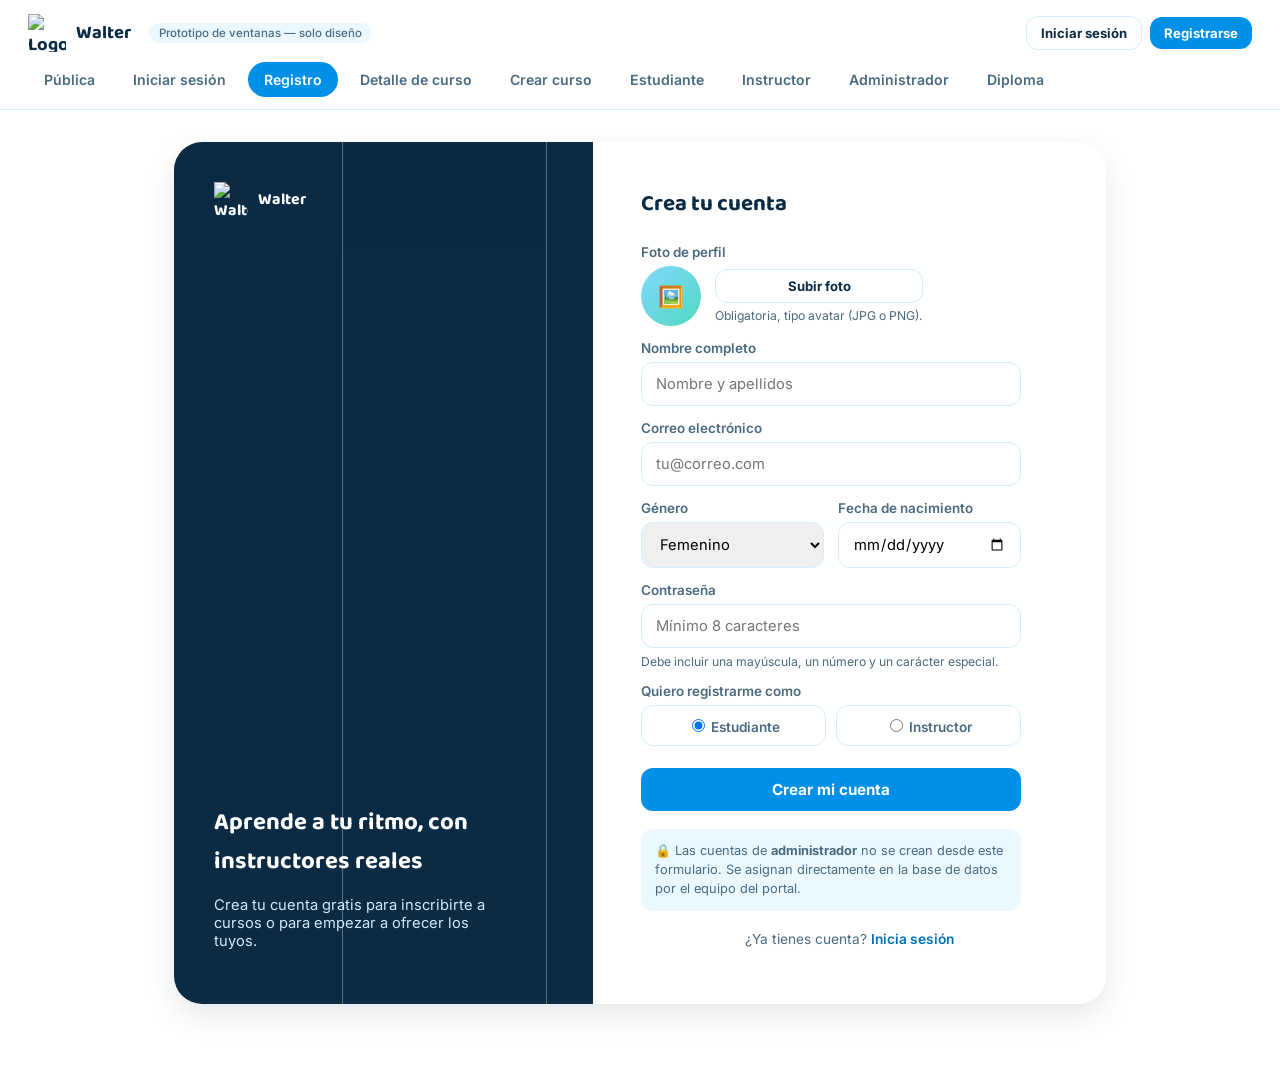
==== register.html @ d638819f "Subiendo documentos de html y CSS Estoy subiendo los documentos" ====
<!DOCTYPE html>
<html lang="es">
<head>
<meta charset="UTF-8">
<meta name="viewport" content="width=device-width, initial-scale=1.0">
<title>Crear cuenta | Walter</title>
<link rel="icon" href="assets/Walter.ico">
<link rel="stylesheet" href="styles.css">
</head>
<body>

<header class="app-topbar">
  <div class="app-topbar__row">
    <a href="index.html" class="app-topbar__brand">
      <img src="assets/Logo_Walter.png" alt="Logo de Walter">
      Walter
    </a>
    <span class="app-topbar__tag">Prototipo de ventanas — solo diseño</span>
  <div class="app-topbar__auth">
    <a href="login.html" class="btn btn--outline btn--sm">Iniciar sesión</a>
    <a href="register.html" class="btn btn--primary btn--sm">Registrarse</a>
  </div>
  </div>
  <nav class="window-switcher">
    <a href="index.html">Pública</a>
    <a href="login.html">Iniciar sesión</a>
    <a href="register.html" class="is-active">Registro</a>
    <a href="curso.html">Detalle de curso</a>
    <a href="crear-curso.html">Crear curso</a>
    <a href="estudiante.html">Estudiante</a>
    <a href="instructor.html">Instructor</a>
    <a href="admin.html">Administrador</a>
    <a href="diploma.html">Diploma</a>
  </nav>
</header>

<section class="window is-active" id="win-register">
  <div class="shell" style="max-width: 980px;">
    <div class="auth-shell">
      <div class="auth-visual">
        <div class="stripe-corner" style="opacity:.5;"><img src="assets/Fondo.png" alt=""></div>
        <div class="auth-visual__top"><img src="assets/Logo_Walter.png" alt="Walter"> Walter</div>
        <div class="auth-visual__quote">
          <h2>Aprende a tu ritmo, con instructores reales</h2>
          <p>Crea tu cuenta gratis para inscribirte a cursos o para empezar a ofrecer los tuyos.</p>
        </div>
      </div>
      <div class="auth-panel">
        <h2 style="font-size:1.4rem; margin-bottom:22px;">Crea tu cuenta</h2>

        <form class="auth-form is-active" id="form-register">
          <div class="field">
            <label>Foto de perfil</label>
            <div class="avatar-upload">
              <div class="avatar-upload__preview">🖼️</div>
              <div class="avatar-upload__actions">
                <button type="button" class="btn btn--outline btn--sm">Subir foto</button>
                <span class="field-hint">Obligatoria, tipo avatar (JPG o PNG).</span>
              </div>
            </div>
          </div>
          <div class="field">
            <label>Nombre completo</label>
            <input type="text" placeholder="Nombre y apellidos">
          </div>
          <div class="field">
            <label>Correo electrónico</label>
            <input type="email" placeholder="tu@correo.com">
          </div>
          <div style="display:flex; gap:14px;">
            <div class="field" style="flex:1;">
              <label>Género</label>
              <select>
                <option>Femenino</option>
                <option>Masculino</option>
                <option>Otro</option>
                <option>Prefiero no decir</option>
              </select>
            </div>
            <div class="field" style="flex:1;">
              <label>Fecha de nacimiento</label>
              <input type="date">
            </div>
          </div>
          <div class="field">
            <label>Contraseña</label>
            <input type="password" placeholder="Mínimo 8 caracteres">
            <span class="field-hint">Debe incluir una mayúscula, un número y un carácter especial.</span>
          </div>
          <div class="field">
            <label>Quiero registrarme como</label>
            <div class="role-toggle">
              <label><input type="radio" name="role" checked style="margin-right:6px;">Estudiante</label>
              <label><input type="radio" name="role" style="margin-right:6px;">Instructor</label>
            </div>
          </div>
          <button type="button" class="btn btn--primary" style="margin-top:8px;">Crear mi cuenta</button>
        </form>

        <div class="admin-note">
          🔒 Las cuentas de <strong>administrador</strong> no se crean desde este formulario. Se asignan directamente en la base de datos por el equipo del portal.
        </div>

        <p class="auth-switch">¿Ya tienes cuenta? <a href="login.html">Inicia sesión</a></p>
      </div>
    </div>
  </div>
</section>

<script src="script.js"></script>
</body>
</html>
---- styles.css ----
@import url('https://fonts.googleapis.com/css2?family=Baloo+2:wght@500;600;700;800&family=Inter:wght@400;500;600;700&display=swap');

:root{
  --ink: #0b2b45;
  --ink-soft: #4a6a80;
  --surface: #ffffff;
  --surface-alt: #eaf9ff;
  --sky: #82d8ff;
  --cyan: #12e4ec;
  --primary: #0090e8;
  --primary-dark: #0072b8;
  --teal: #4fd9bf;
  --line: #d7edfb;
  --radius-lg: 28px;
  --radius-md: 18px;
  --radius-sm: 12px;
  --shadow: 0 12px 30px rgba(11, 43, 69, 0.10);
}

*{ box-sizing: border-box; }

html, body{
  margin: 0;
  padding: 0;
  background: var(--surface);
  color: var(--ink);
  font-family: 'Inter', system-ui, sans-serif;
  -webkit-font-smoothing: antialiased;
}

h1, h2, h3, .display{
  font-family: 'Baloo 2', 'Inter', sans-serif;
  font-weight: 700;
  color: var(--ink);
  margin: 0;
}

a{ color: inherit; text-decoration: none; }

button{ font-family: inherit; cursor: pointer; border: none; }

img{ max-width: 100%; display: block; }

/* ---------- App shell / window switcher ---------- */

.app-topbar{
  position: sticky;
  top: 0;
  z-index: 50;
  display: flex;
  flex-direction: column;
  gap: 10px;
  padding: 14px 28px 12px;
  background: var(--surface);
  border-bottom: 1px solid var(--line);
}

.app-topbar__row{
  display: flex;
  align-items: center;
  gap: 18px;
}

.app-topbar__brand{
  display: flex;
  align-items: center;
  gap: 10px;
  font-family: 'Baloo 2', sans-serif;
  font-size: 1.15rem;
  font-weight: 700;
  color: var(--ink);
}

.app-topbar__brand img{
  width: 38px;
  height: 38px;
  object-fit: contain;
}

.app-topbar__tag{
  font-size: 0.72rem;
  color: var(--ink-soft);
  font-weight: 500;
  padding: 3px 10px;
  background: var(--surface-alt);
  border-radius: 999px;
}

.window-switcher{
  display: flex;
  gap: 6px;
  flex-wrap: wrap;
}

.app-topbar__auth{
  margin-left: auto;
  display: flex;
  align-items: center;
  gap: 8px;
  flex: none;
}

.topbar-user{
  display: flex;
  align-items: center;
  gap: 9px;
  padding: 5px 14px 5px 5px;
  border-radius: 999px;
  background: var(--surface-alt);
}

.topbar-user__avatar{
  width: 30px;
  height: 30px;
  border-radius: 50%;
  flex: none;
  background: linear-gradient(135deg, var(--sky), var(--teal));
}

.topbar-user__info{
  display: flex;
  flex-direction: column;
  line-height: 1.15;
}

.topbar-user__info strong{ font-size: 0.82rem; }
.topbar-user__info span{ font-size: 0.72rem; color: var(--ink-soft); }

.window-switcher a{
  display: inline-block;
  padding: 9px 16px;
  border-radius: 999px;
  background: transparent;
  color: var(--ink-soft);
  font-weight: 600;
  font-size: 0.88rem;
  transition: background .15s ease, color .15s ease;
}

.window-switcher a:hover{ background: var(--surface-alt); }

.window-switcher a.is-active{
  background: var(--primary);
  color: white;
}

.window{ display: none; }
.window.is-active{ display: block; }

.window-note{
  max-width: 1180px;
  margin: 14px auto 0;
  padding: 10px 18px;
  background: var(--surface-alt);
  border-radius: var(--radius-sm);
  color: var(--ink-soft);
  font-size: 0.85rem;
}

/* ---------- Shared layout ---------- */

.shell{
  max-width: 1180px;
  margin: 0 auto;
  padding: 32px 24px 64px;
}

.stripe-corner{
  position: absolute;
  inset: 0;
  overflow: hidden;
  border-radius: inherit;
  z-index: 0;
}

.stripe-corner img{
  position: absolute;
  right: -10%;
  top: -20%;
  width: 70%;
  height: 140%;
  object-fit: cover;
  opacity: 0.9;
}

.section-heading{
  display: flex;
  align-items: baseline;
  justify-content: space-between;
  gap: 16px;
  margin-bottom: 18px;
}

.section-heading h2{ font-size: 1.5rem; }

.link-more{
  color: var(--primary-dark);
  font-weight: 600;
  font-size: 0.92rem;
}

.pill{
  display: inline-flex;
  align-items: center;
  gap: 6px;
  padding: 6px 14px;
  border-radius: 999px;
  background: var(--surface-alt);
  color: var(--primary-dark);
  font-size: 0.82rem;
  font-weight: 600;
}

.btn{
  display: inline-flex;
  align-items: center;
  justify-content: center;
  gap: 8px;
  padding: 12px 22px;
  border-radius: var(--radius-sm);
  font-weight: 700;
  font-size: 0.95rem;
}

.btn--primary{ background: var(--primary); color: white; }
.btn--ghost{ background: var(--surface-alt); color: var(--primary-dark); }
.btn--outline{ background: transparent; border: 1.5px solid var(--line); color: var(--ink); }
.btn--sm{ padding: 8px 14px; font-size: 0.82rem; border-radius: var(--radius-sm); }
.btn--danger{ background: #fdeceb; color: #c0392b; }

/* ---------- PUBLIC WINDOW ---------- */

.hero{
  position: relative;
  overflow: hidden;
  background: var(--ink);
  border-radius: var(--radius-lg);
  padding: 54px 48px;
  color: white;
  display: grid;
  grid-template-columns: 1.1fr 0.9fr;
  gap: 32px;
  align-items: center;
}

.hero__content{ position: relative; z-index: 1; }

.hero h1{
  color: white;
  font-size: 2.5rem;
  line-height: 1.15;
  margin-bottom: 14px;
}

.hero p{
  color: #d8ecfb;
  font-size: 1.02rem;
  max-width: 46ch;
  margin-bottom: 26px;
}

.search-bar{
  display: flex;
  gap: 8px;
  background: white;
  padding: 6px;
  border-radius: 999px;
  max-width: 480px;
}

.search-bar input{
  flex: 1;
  border: none;
  outline: none;
  padding: 10px 16px;
  font-family: inherit;
  font-size: 0.92rem;
  border-radius: 999px;
}

.search-bar button{
  background: var(--primary);
  color: white;
  padding: 10px 20px;
  border-radius: 999px;
  font-weight: 700;
  font-size: 0.9rem;
}

.hero__visual{
  position: relative;
  z-index: 1;
  display: flex;
  justify-content: center;
}

.hero__badge{
  background: rgba(255,255,255,0.12);
  border: 1px solid rgba(255,255,255,0.25);
  border-radius: var(--radius-lg);
  padding: 22px;
  backdrop-filter: blur(2px);
  text-align: center;
}

.hero__badge img{ width: 120px; height: 120px; margin: 0 auto 10px; }
.hero__badge strong{ display:block; font-family:'Baloo 2', sans-serif; font-size: 1.1rem; }
.hero__badge span{ color: #cfe9fb; font-size: 0.85rem; }

.category-row{
  display: flex;
  gap: 10px;
  overflow-x: auto;
  padding: 22px 2px 6px;
}

.category-chip{
  flex: none;
  padding: 10px 18px;
  border-radius: 999px;
  background: var(--surface-alt);
  font-weight: 600;
  font-size: 0.88rem;
  color: var(--ink);
  border: 1px solid transparent;
}

.category-chip.is-active{
  background: var(--ink);
  color: white;
}

.course-grid{
  display: grid;
  grid-template-columns: repeat(3, 1fr);
  gap: 20px;
  margin-top: 8px;
}

.course-card{
  background: var(--surface);
  border: 1px solid var(--line);
  border-radius: var(--radius-md);
  overflow: hidden;
  display: flex;
  flex-direction: column;
}

.course-card__thumb{
  height: 128px;
  background: linear-gradient(135deg, var(--sky), var(--cyan));
  position: relative;
}

.course-card__thumb span{
  position: absolute;
  top: 10px;
  left: 10px;
  background: white;
  color: var(--primary-dark);
  font-size: 0.72rem;
  font-weight: 700;
  padding: 4px 10px;
  border-radius: 999px;
}

.course-card__body{ padding: 16px 18px 18px; display: flex; flex-direction: column; gap: 8px; flex: 1; }

.course-card__body h3{ font-size: 1.02rem; line-height: 1.3; }

.course-card__meta{
  display: flex;
  align-items: center;
  gap: 6px;
  color: var(--ink-soft);
  font-size: 0.82rem;
}

.course-card__footer{
  display: flex;
  align-items: center;
  justify-content: space-between;
  margin-top: auto;
  padding-top: 8px;
}

.price{ font-weight: 700; color: var(--ink); }
.price.free{ color: var(--teal); }

.stars{ color: #f5a623; font-size: 0.85rem; }

/* ---------- AUTH WINDOW ---------- */

.auth-shell{
  min-height: 560px;
  display: grid;
  grid-template-columns: 0.9fr 1.1fr;
  border-radius: var(--radius-lg);
  overflow: hidden;
  box-shadow: var(--shadow);
}

.auth-visual{
  position: relative;
  background: var(--ink);
  color: white;
  padding: 40px;
  display: flex;
  flex-direction: column;
  justify-content: space-between;
  overflow: hidden;
}

.auth-visual__top{ position: relative; z-index: 1; display: flex; align-items: center; gap: 10px; font-family: 'Baloo 2', sans-serif; font-weight: 700; }
.auth-visual__top img{ width: 34px; height: 34px; }

.auth-visual__quote{ position: relative; z-index: 1; max-width: 30ch; }
.auth-visual__quote h2{ color: white; font-size: 1.5rem; margin-bottom: 8px; }
.auth-visual__quote p{ color: #cfe9fb; font-size: 0.92rem; }

.auth-panel{
  background: white;
  padding: 44px 48px;
  display: flex;
  flex-direction: column;
}

.auth-switch{
  text-align: center;
  font-size: 0.86rem;
  color: var(--ink-soft);
  margin-top: 20px;
}

.auth-switch a{ color: var(--primary-dark); font-weight: 600; }

.admin-note{
  margin-top: 18px;
  padding: 12px 14px;
  background: var(--surface-alt);
  border-radius: var(--radius-sm);
  font-size: 0.8rem;
  color: var(--ink-soft);
  max-width: 380px;
  line-height: 1.5;
}

.auth-form{ display: none; flex-direction: column; gap: 14px; max-width: 380px; }
.auth-form.is-active{ display: flex; }

.field{ display: flex; flex-direction: column; gap: 6px; }
.field label{ font-size: 0.84rem; font-weight: 600; color: var(--ink-soft); }
.field input, .field select{
  padding: 12px 14px;
  border: 1.5px solid var(--line);
  border-radius: var(--radius-sm);
  font-family: inherit;
  font-size: 0.92rem;
  outline: none;
}
.field input:focus, .field select:focus{ border-color: var(--primary); }
.field-hint{ font-size: 0.76rem; color: var(--ink-soft); }

.role-toggle{ display: flex; gap: 10px; }
.role-toggle label{
  flex: 1;
  border: 1.5px solid var(--line);
  border-radius: var(--radius-sm);
  padding: 10px;
  text-align: center;
  font-size: 0.85rem;
  font-weight: 600;
  color: var(--ink-soft);
}

.avatar-upload{
  display: flex;
  align-items: center;
  gap: 14px;
}

.avatar-upload__preview{
  width: 60px;
  height: 60px;
  border-radius: 50%;
  flex: none;
  background: linear-gradient(135deg, var(--sky), var(--teal));
  display: flex;
  align-items: center;
  justify-content: center;
  font-size: 1.3rem;
}

.avatar-upload__actions{
  display: flex;
  flex-direction: column;
  gap: 5px;
}

/* ---------- DASHBOARD SHELLS (student / instructor / admin) ---------- */

.dash{
  display: grid;
  grid-template-columns: 220px 1fr;
  gap: 24px;
}

.dash-nav{
  background: var(--surface-alt);
  border-radius: var(--radius-md);
  padding: 18px 14px;
  height: fit-content;
}

.dash-nav__user{
  display: flex;
  align-items: center;
  gap: 10px;
  padding: 6px 8px 16px;
  border-bottom: 1px solid var(--line);
  margin-bottom: 12px;
}

.dash-nav__avatar{
  width: 38px; height: 38px;
  border-radius: 50%;
  background: linear-gradient(135deg, var(--sky), var(--teal));
  flex: none;
}

.dash-nav__user strong{ display: block; font-size: 0.9rem; }
.dash-nav__user span{ font-size: 0.76rem; color: var(--ink-soft); }

.dash-nav a{
  display: block;
  padding: 10px 12px;
  border-radius: var(--radius-sm);
  font-size: 0.88rem;
  font-weight: 600;
  color: var(--ink-soft);
  margin-bottom: 4px;
}

.dash-nav a.is-active{ background: var(--primary); color: white; }

.dash-main{ display: flex; flex-direction: column; gap: 22px; }

.stat-row{
  display: grid;
  grid-template-columns: repeat(4, 1fr);
  gap: 16px;
}

.stat-card{
  background: var(--surface);
  border: 1px solid var(--line);
  border-radius: var(--radius-md);
  padding: 18px;
}

.stat-card span{ font-size: 0.8rem; color: var(--ink-soft); font-weight: 600; }
.stat-card strong{ display: block; font-family: 'Baloo 2', sans-serif; font-size: 1.6rem; margin-top: 4px; }

.panel{
  background: var(--surface);
  border: 1px solid var(--line);
  border-radius: var(--radius-md);
  padding: 20px 22px;
}

.panel__head{
  display: flex;
  align-items: center;
  justify-content: space-between;
  flex-wrap: wrap;
  gap: 10px;
  margin-bottom: 14px;
}

.panel__head h3{ font-size: 1.08rem; }

.filter-row{
  display: flex;
  gap: 10px;
  flex-wrap: wrap;
}

.filter-row select, .filter-row input{
  padding: 8px 12px;
  border: 1.5px solid var(--line);
  border-radius: var(--radius-sm);
  font-family: inherit;
  font-size: 0.82rem;
}

table{ width: 100%; border-collapse: collapse; font-size: 0.86rem; }
thead th{
  text-align: left;
  padding: 10px 12px;
  color: var(--ink-soft);
  font-weight: 600;
  border-bottom: 1.5px solid var(--line);
  white-space: nowrap;
}
tbody td{
  padding: 12px;
  border-bottom: 1px solid var(--line);
  vertical-align: middle;
}
tbody tr:last-child td{ border-bottom: none; }

.progress-bar{
  width: 100px;
  height: 8px;
  border-radius: 999px;
  background: var(--surface-alt);
  overflow: hidden;
}
.progress-bar span{ display: block; height: 100%; background: var(--teal); }

.badge{
  display: inline-flex;
  align-items: center;
  gap: 5px;
  padding: 4px 10px;
  border-radius: 999px;
  font-size: 0.74rem;
  font-weight: 700;
}
.badge--ok{ background: #e4f9ef; color: #1a9b5b; }
.badge--warn{ background: #fff3da; color: #b3760a; }
.badge--off{ background: #fdeceb; color: #c0392b; }

.course-row-card{
  display: flex;
  gap: 14px;
  align-items: center;
  padding: 14px;
  border: 1px solid var(--line);
  border-radius: var(--radius-md);
}

.course-row-card__thumb{
  width: 76px; height: 60px;
  border-radius: var(--radius-sm);
  background: linear-gradient(135deg, var(--sky), var(--cyan));
  flex: none;
}

.course-row-card__body{ flex: 1; }
.course-row-card__body h4{ font-family:'Baloo 2', sans-serif; font-size: 0.98rem; margin-bottom: 4px; }
.course-row-card__body .progress-bar{ margin-top: 6px; }

.two-col{ display: grid; grid-template-columns: 1.4fr 1fr; gap: 20px; }

.chip-list{ display: flex; gap: 8px; flex-wrap: wrap; }

.footer-note{
  text-align: center;
  color: var(--ink-soft);
  font-size: 0.8rem;
  margin-top: 40px;
}

@media (max-width: 900px){
  .hero{ grid-template-columns: 1fr; }
  .course-grid{ grid-template-columns: repeat(2, 1fr); }
  .auth-shell{ grid-template-columns: 1fr; }
  .auth-visual{ display: none; }
  .dash{ grid-template-columns: 1fr; }
  .stat-row{ grid-template-columns: repeat(2, 1fr); }
  .two-col{ grid-template-columns: 1fr; }
}

/* ---------- COURSE DETAIL WINDOW ---------- */

.breadcrumb{
  font-size: 0.82rem;
  color: var(--ink-soft);
  font-weight: 600;
  margin-bottom: 14px;
}

.course-detail{
  display: grid;
  grid-template-columns: 1.6fr 1fr;
  gap: 24px;
  align-items: start;
}

.video-frame{
  position: relative;
  overflow: hidden;
  border-radius: var(--radius-md);
  aspect-ratio: 16 / 8;
  background: var(--ink);
  display: flex;
  align-items: center;
  justify-content: center;
}

.video-frame__play{
  position: relative;
  z-index: 1;
  width: 56px;
  height: 56px;
  border-radius: 50%;
  background: rgba(255,255,255,0.9);
  color: var(--ink);
  display: flex;
  align-items: center;
  justify-content: center;
  font-size: 1.1rem;
}

.video-frame__label{
  position: absolute;
  left: 16px;
  bottom: 14px;
  z-index: 1;
  color: white;
  font-size: 0.82rem;
  font-weight: 600;
  background: rgba(11,43,69,0.55);
  padding: 6px 12px;
  border-radius: 999px;
}

.course-detail__title{ font-size: 1.6rem; margin-top: 18px; }

.course-detail__meta{
  display: flex;
  align-items: center;
  gap: 8px;
  flex-wrap: wrap;
  color: var(--ink-soft);
  font-size: 0.86rem;
  margin-top: 8px;
}

.tabs-row{
  display: flex;
  gap: 4px;
  border-bottom: 1.5px solid var(--line);
  margin-top: 22px;
}

.tabs-row button{
  background: transparent;
  padding: 10px 16px;
  font-weight: 600;
  font-size: 0.9rem;
  color: var(--ink-soft);
  border-bottom: 2.5px solid transparent;
  margin-bottom: -1.5px;
}

.tabs-row button.is-active{ color: var(--primary-dark); border-bottom-color: var(--primary); }

.tab-panel{ display: none; padding-top: 20px; }
.tab-panel.is-active{ display: block; }

.level-list{ display: flex; flex-direction: column; gap: 2px; }

.level-row{
  display: flex;
  align-items: center;
  gap: 14px;
  padding: 12px 14px;
  border-radius: var(--radius-sm);
}

.level-row.is-current{ background: var(--surface-alt); }

.level-row__check{
  width: 26px; height: 26px;
  border-radius: 50%;
  display: flex; align-items: center; justify-content: center;
  font-size: 0.78rem;
  background: var(--surface-alt);
  color: var(--ink-soft);
  flex: none;
}

.level-row.is-done .level-row__check{ background: var(--teal); color: white; }
.level-row.is-current .level-row__check{ background: var(--primary); color: white; }

.level-row__body{ display: flex; flex-direction: column; flex: 1; }
.level-row__body strong{ font-size: 0.92rem; }
.level-row__body span{ font-size: 0.78rem; color: var(--ink-soft); }

.comment-row{ display: flex; gap: 12px; padding: 14px 0; border-bottom: 1px solid var(--line); }
.comment-row:last-child{ border-bottom: none; }
.comment-row__body{ flex: 1; }
.comment-row__head{ display: flex; align-items: center; gap: 8px; margin-bottom: 4px; }
.comment-row__date{ font-size: 0.76rem; color: var(--ink-soft); margin-left: auto; }
.comment-row p{ margin: 0; font-size: 0.88rem; color: var(--ink-soft); }

.course-detail__side{ display: flex; flex-direction: column; gap: 16px; }

/* ---------- CREATE COURSE WINDOW ---------- */

textarea{
  padding: 12px 14px;
  border: 1.5px solid var(--line);
  border-radius: var(--radius-sm);
  font-family: inherit;
  font-size: 0.92rem;
  outline: none;
  resize: vertical;
}
textarea:focus{ border-color: var(--primary); }

.upload-box{
  border: 1.5px dashed var(--line);
  border-radius: var(--radius-sm);
  padding: 22px;
  text-align: center;
  color: var(--ink-soft);
  font-size: 0.86rem;
  background: var(--surface-alt);
}

.level-editor{
  border: 1px solid var(--line);
  border-radius: var(--radius-sm);
  padding: 14px;
  display: flex;
  flex-direction: column;
  gap: 10px;
}

.level-editor__head{
  display: flex;
  align-items: center;
  justify-content: space-between;
  font-size: 0.9rem;
}

.level-editor input{
  padding: 10px 12px;
  border: 1.5px solid var(--line);
  border-radius: var(--radius-sm);
  font-family: inherit;
  font-size: 0.86rem;
  outline: none;
}
.level-editor input:focus{ border-color: var(--primary); }

/* ---------- DIPLOMA WINDOW ---------- */

.diploma{
  position: relative;
  overflow: hidden;
  border-radius: var(--radius-lg);
  border: 1px solid var(--line);
  box-shadow: var(--shadow);
  padding: 60px 50px;
}

.diploma__content{ position: relative; z-index: 1; text-align: center; }

.diploma__logo{ width: 64px; height: 64px; margin: 0 auto 14px; }

.diploma__eyebrow{
  display: inline-block;
  color: var(--primary-dark);
  font-weight: 700;
  font-size: 0.85rem;
  margin-bottom: 18px;
}

.diploma__name{ font-size: 2.1rem; margin-bottom: 10px; }

.diploma__text{ color: var(--ink-soft); margin-bottom: 6px; }

.diploma__course{ font-size: 1.3rem; color: var(--primary-dark); margin-bottom: 30px; }

.diploma__footer{
  display: flex;
  justify-content: center;
  gap: 60px;
  border-top: 1px solid var(--line);
  padding-top: 20px;
}

.diploma__footer div{ display: flex; flex-direction: column; gap: 4px; }

@media (max-width: 900px){
  .course-detail{ grid-template-columns: 1fr; }
  .diploma__footer{ flex-direction: column; align-items: center; gap: 14px; }
}

/* ---------- DASHBOARD TAB PANELS (student / instructor / admin) ---------- */

.dash-tab-panel{ display: none; flex-direction: column; gap: 22px; }
.dash-tab-panel.is-active{ display: flex; }

.dash-nav a{ cursor: pointer; }

/* ---------- MESSENGER PLACEHOLDER ---------- */

.messenger__layout{
  display: grid;
  grid-template-columns: 260px 1fr;
  gap: 0;
  border: 1px solid var(--line);
  border-radius: var(--radius-md);
  overflow: hidden;
  min-height: 380px;
}

.messenger__list{
  border-right: 1px solid var(--line);
  background: var(--surface-alt);
  overflow-y: auto;
}

.messenger__item{
  display: flex;
  align-items: center;
  gap: 10px;
  padding: 12px 14px;
  cursor: pointer;
  border-bottom: 1px solid var(--line);
}

.messenger__item.is-active{ background: white; }

.messenger__item-body{ flex: 1; min-width: 0; display: flex; flex-direction: column; }
.messenger__item-body strong{ font-size: 0.86rem; }
.messenger__item-body span{
  font-size: 0.76rem;
  color: var(--ink-soft);
  white-space: nowrap;
  overflow: hidden;
  text-overflow: ellipsis;
}

.messenger__time{ font-size: 0.7rem; color: var(--ink-soft); flex: none; }

.messenger__thread-head > div{ display: flex; flex-direction: column; line-height: 1.3; }

.messenger__thread{
  display: flex;
  flex-direction: column;
  padding: 16px 18px;
  gap: 10px;
}

.messenger__thread-head{
  display: flex;
  align-items: center;
  gap: 10px;
  padding-bottom: 12px;
  border-bottom: 1px solid var(--line);
  margin-bottom: 4px;
}

.messenger__bubble{
  max-width: 70%;
  padding: 10px 14px;
  border-radius: var(--radius-sm);
  font-size: 0.86rem;
  line-height: 1.4;
}

.messenger__bubble--in{ background: var(--surface-alt); align-self: flex-start; }
.messenger__bubble--out{ background: var(--primary); color: white; align-self: flex-end; }

.messenger__thread-input{
  margin-top: auto;
  display: flex;
  gap: 8px;
  padding-top: 12px;
}

.messenger__thread-input input{
  flex: 1;
  padding: 10px 14px;
  border: 1.5px solid var(--line);
  border-radius: 999px;
  font-family: inherit;
  font-size: 0.86rem;
  outline: none;
}
.messenger__thread-input input:focus{ border-color: var(--primary); }

@media (max-width: 900px){
  .messenger__layout{ grid-template-columns: 1fr; }
  .messenger__list{ border-right: none; border-bottom: 1px solid var(--line); max-height: 200px; }
}
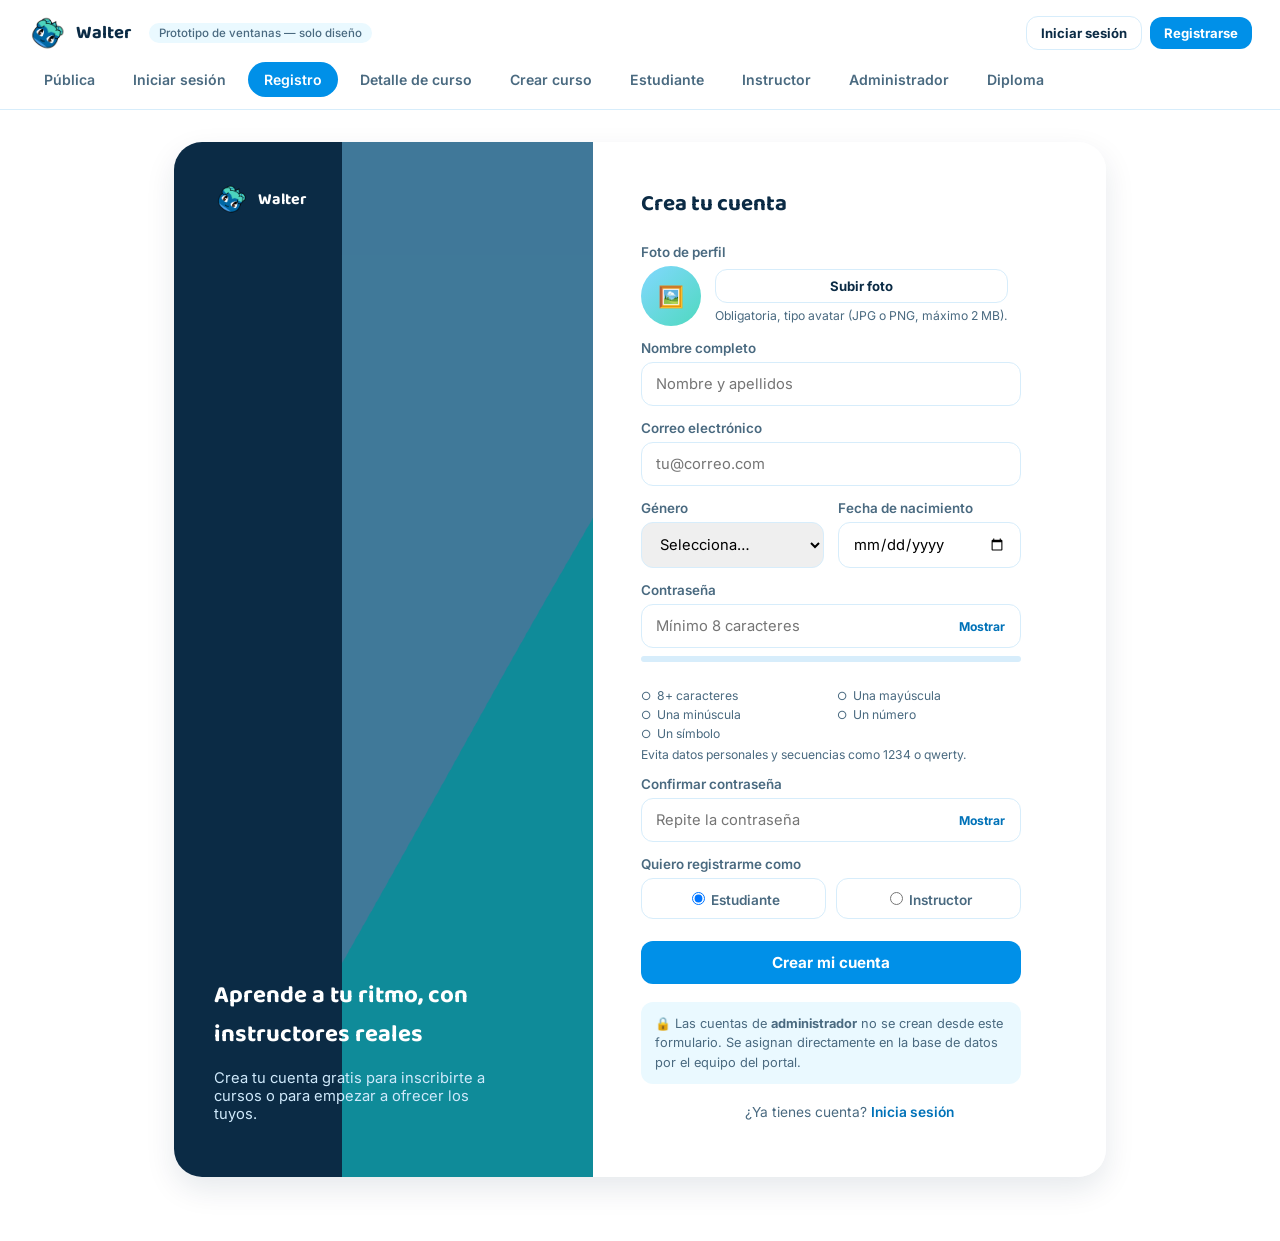
==== commit fedec2b7: "validacionDatos login.html register.html script.js styles.css para errores" ====
--- a/register.html
+++ b/register.html
@@ -48,53 +48,85 @@
       <div class="auth-panel">
         <h2 style="font-size:1.4rem; margin-bottom:22px;">Crea tu cuenta</h2>
 
-        <form class="auth-form is-active" id="form-register">
+        <form class="auth-form is-active" id="form-register" novalidate>
+          <div class="form-alert" role="status" aria-live="polite"></div>
+
           <div class="field">
-            <label>Foto de perfil</label>
+            <label for="reg-foto">Foto de perfil</label>
             <div class="avatar-upload">
-              <div class="avatar-upload__preview">🖼️</div>
+              <div class="avatar-upload__preview" id="reg-foto-preview">🖼️</div>
               <div class="avatar-upload__actions">
-                <button type="button" class="btn btn--outline btn--sm">Subir foto</button>
-                <span class="field-hint">Obligatoria, tipo avatar (JPG o PNG).</span>
+                <input type="file" id="reg-foto" name="foto" accept="image/jpeg,image/png" hidden required>
+                <button type="button" class="btn btn--outline btn--sm" id="reg-foto-btn">Subir foto</button>
+                <span class="field-hint">Obligatoria, tipo avatar (JPG o PNG, máximo 2 MB).</span>
               </div>
             </div>
           </div>
           <div class="field">
-            <label>Nombre completo</label>
-            <input type="text" placeholder="Nombre y apellidos">
+            <label for="reg-nombre">Nombre completo</label>
+            <input type="text" id="reg-nombre" name="nombre" placeholder="Nombre y apellidos"
+                   autocomplete="name" maxlength="80" required>
           </div>
           <div class="field">
-            <label>Correo electrónico</label>
-            <input type="email" placeholder="tu@correo.com">
+            <label for="reg-email">Correo electrónico</label>
+            <input type="email" id="reg-email" name="correo" placeholder="tu@correo.com"
+                   autocomplete="email" maxlength="254" required>
           </div>
           <div style="display:flex; gap:14px;">
             <div class="field" style="flex:1;">
-              <label>Género</label>
-              <select>
-                <option>Femenino</option>
-                <option>Masculino</option>
-                <option>Otro</option>
-                <option>Prefiero no decir</option>
+              <label for="reg-genero">Género</label>
+              <select id="reg-genero" name="genero" required>
+                <option value="">Selecciona…</option>
+                <option value="F">Femenino</option>
+                <option value="M">Masculino</option>
+                <option value="O">Otro</option>
+                <option value="N">Prefiero no decir</option>
               </select>
             </div>
             <div class="field" style="flex:1;">
-              <label>Fecha de nacimiento</label>
-              <input type="date">
+              <label for="reg-fecha">Fecha de nacimiento</label>
+              <input type="date" id="reg-fecha" name="nacimiento" required>
             </div>
           </div>
           <div class="field">
-            <label>Contraseña</label>
-            <input type="password" placeholder="Mínimo 8 caracteres">
-            <span class="field-hint">Debe incluir una mayúscula, un número y un carácter especial.</span>
+            <label for="reg-password">Contraseña</label>
+            <div class="input-wrap">
+              <input type="password" id="reg-password" name="password" placeholder="Mínimo 8 caracteres"
+                     autocomplete="new-password" maxlength="64" required
+                     aria-describedby="reg-password-medidor">
+              <button type="button" class="pw-toggle" data-target="reg-password"
+                      aria-label="Mostrar contraseña">Mostrar</button>
+            </div>
+            <div class="pw-meter" id="reg-password-medidor" data-nivel="0">
+              <div class="pw-meter__track"><span class="pw-meter__fill"></span></div>
+              <span class="pw-meter__label" aria-live="polite"></span>
+              <ul class="pw-rules">
+                <li class="pw-rule" data-regla="largo">8+ caracteres</li>
+                <li class="pw-rule" data-regla="mayus">Una mayúscula</li>
+                <li class="pw-rule" data-regla="minus">Una minúscula</li>
+                <li class="pw-rule" data-regla="numero">Un número</li>
+                <li class="pw-rule" data-regla="simbolo">Un símbolo</li>
+              </ul>
+            </div>
+            <span class="field-hint">Evita datos personales y secuencias como 1234 o qwerty.</span>
+          </div>
+          <div class="field">
+            <label for="reg-password2">Confirmar contraseña</label>
+            <div class="input-wrap">
+              <input type="password" id="reg-password2" name="password2" placeholder="Repite la contraseña"
+                     autocomplete="new-password" maxlength="64" required>
+              <button type="button" class="pw-toggle" data-target="reg-password2"
+                      aria-label="Mostrar contraseña">Mostrar</button>
+            </div>
           </div>
           <div class="field">
             <label>Quiero registrarme como</label>
             <div class="role-toggle">
-              <label><input type="radio" name="role" checked style="margin-right:6px;">Estudiante</label>
-              <label><input type="radio" name="role" style="margin-right:6px;">Instructor</label>
+              <label><input type="radio" name="role" value="estudiante" checked style="margin-right:6px;">Estudiante</label>
+              <label><input type="radio" name="role" value="instructor" style="margin-right:6px;">Instructor</label>
             </div>
           </div>
-          <button type="button" class="btn btn--primary" style="margin-top:8px;">Crear mi cuenta</button>
+          <button type="submit" class="btn btn--primary" style="margin-top:8px;">Crear mi cuenta</button>
         </form>
 
         <div class="admin-note">
--- a/styles.css
+++ b/styles.css
@@ -990,3 +990,112 @@
   .messenger__layout{ grid-template-columns: 1fr; }
   .messenger__list{ border-right: none; border-bottom: 1px solid var(--line); max-height: 200px; }
 }
+
+/* ---------- VALIDACIÓN DE FORMULARIOS ---------- */
+
+/* Mensaje de error debajo de cada campo. Lo crea script.js solo cuando hace falta,
+   por eso empieza oculto y se muestra al marcar el campo con .has-error. */
+.field-error{
+  display: none;
+  font-size: 0.76rem;
+  font-weight: 600;
+  line-height: 1.4;
+  color: #c0392b;
+}
+
+.field.has-error .field-error{ display: block; }
+
+.field.has-error input,
+.field.has-error select,
+.field.has-error textarea{
+  border-color: #e0837c;
+  background: #fffafa;
+}
+
+.field.has-error input:focus,
+.field.has-error select:focus,
+.field.has-error textarea:focus{ border-color: #c0392b; }
+
+.field.is-valid input,
+.field.is-valid select{ border-color: var(--teal); }
+
+.field.has-error .avatar-upload__preview{ box-shadow: 0 0 0 2px #e0837c; }
+
+/* Aviso general arriba del formulario (resumen de errores o confirmación) */
+.form-alert{
+  display: none;
+  padding: 12px 14px;
+  border-radius: var(--radius-sm);
+  font-size: 0.82rem;
+  font-weight: 600;
+  line-height: 1.45;
+}
+.form-alert.is-visible{ display: block; }
+.form-alert--error{ background: #fdeceb; color: #a53023; }
+.form-alert--ok{ background: #e4f9ef; color: #157f4c; }
+
+/* Campo de contraseña con botón Mostrar / Ocultar */
+.input-wrap{ position: relative; display: flex; }
+.input-wrap input{ flex: 1; width: 100%; padding-right: 80px; }
+
+.pw-toggle{
+  position: absolute;
+  right: 8px;
+  top: 50%;
+  transform: translateY(-50%);
+  background: transparent;
+  color: var(--primary-dark);
+  font-size: 0.76rem;
+  font-weight: 700;
+  padding: 5px 8px;
+  border-radius: 8px;
+}
+.pw-toggle:hover{ background: var(--surface-alt); }
+
+/* Barra de seguridad y lista de requisitos de la contraseña */
+.pw-meter{ display: flex; flex-direction: column; gap: 6px; margin-top: 2px; }
+
+.pw-meter__track{
+  height: 6px;
+  border-radius: 999px;
+  background: var(--line);
+  overflow: hidden;
+}
+
+.pw-meter__fill{
+  display: block;
+  height: 100%;
+  width: 0;
+  border-radius: 999px;
+  background: #e05c4f;
+  transition: width .2s ease, background .2s ease;
+}
+
+.pw-meter__label{ font-size: 0.76rem; font-weight: 600; color: var(--ink-soft); min-height: 1em; }
+
+.pw-meter[data-nivel="2"] .pw-meter__fill{ background: #efa53d; }
+.pw-meter[data-nivel="3"] .pw-meter__fill{ background: var(--primary); }
+.pw-meter[data-nivel="4"] .pw-meter__fill{ background: var(--teal); }
+
+.pw-rules{
+  list-style: none;
+  margin: 2px 0 0;
+  padding: 0;
+  display: grid;
+  grid-template-columns: repeat(auto-fit, minmax(130px, 1fr));
+  gap: 4px 12px;
+}
+
+.pw-rule{
+  display: flex;
+  align-items: center;
+  gap: 6px;
+  font-size: 0.76rem;
+  color: var(--ink-soft);
+}
+.pw-rule::before{ content: '○'; font-size: 0.7rem; }
+.pw-rule.is-ok{ color: #157f4c; }
+.pw-rule.is-ok::before{ content: '✔'; }
+
+/* Miniatura de la foto de perfil una vez que el usuario elige un archivo */
+.avatar-upload__preview{ background-size: cover; background-position: center; }
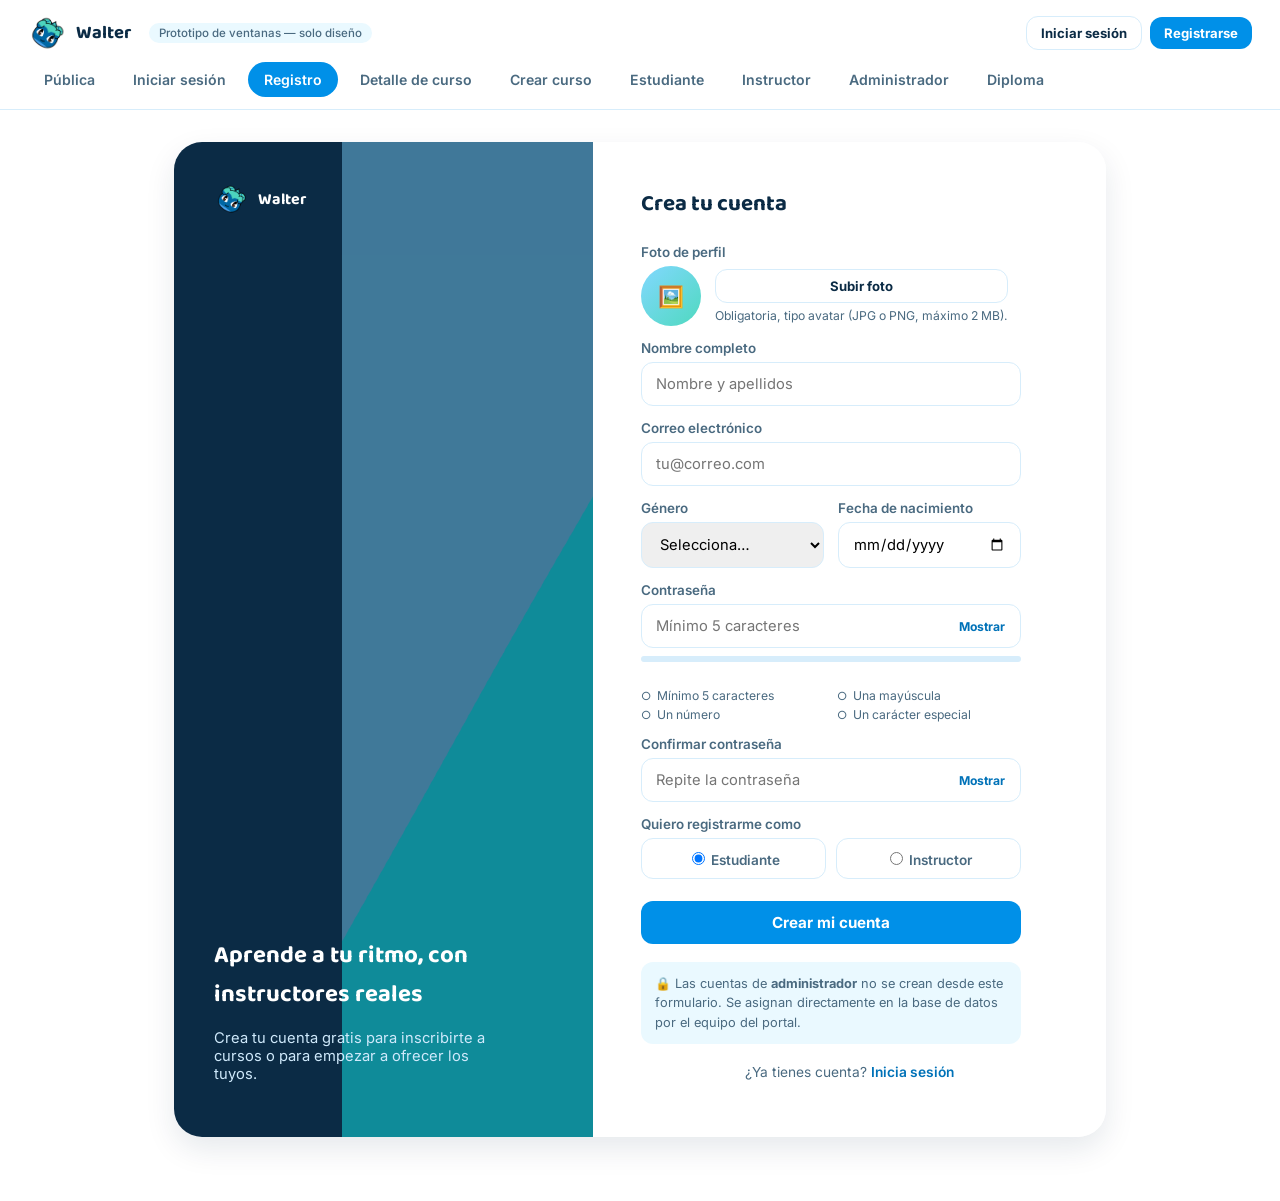
==== commit 1c2056a4: "simplificacion de Validaciones" ====
--- a/register.html
+++ b/register.html
@@ -91,7 +91,7 @@
           <div class="field">
             <label for="reg-password">Contraseña</label>
             <div class="input-wrap">
-              <input type="password" id="reg-password" name="password" placeholder="Mínimo 8 caracteres"
+              <input type="password" id="reg-password" name="password" placeholder="Mínimo 5 caracteres"
                      autocomplete="new-password" maxlength="64" required
                      aria-describedby="reg-password-medidor">
               <button type="button" class="pw-toggle" data-target="reg-password"
@@ -101,14 +101,12 @@
               <div class="pw-meter__track"><span class="pw-meter__fill"></span></div>
               <span class="pw-meter__label" aria-live="polite"></span>
               <ul class="pw-rules">
-                <li class="pw-rule" data-regla="largo">8+ caracteres</li>
+                <li class="pw-rule" data-regla="largo">Mínimo 5 caracteres</li>
                 <li class="pw-rule" data-regla="mayus">Una mayúscula</li>
-                <li class="pw-rule" data-regla="minus">Una minúscula</li>
                 <li class="pw-rule" data-regla="numero">Un número</li>
-                <li class="pw-rule" data-regla="simbolo">Un símbolo</li>
+                <li class="pw-rule" data-regla="simbolo">Un carácter especial</li>
               </ul>
             </div>
-            <span class="field-hint">Evita datos personales y secuencias como 1234 o qwerty.</span>
           </div>
           <div class="field">
             <label for="reg-password2">Confirmar contraseña</label>
